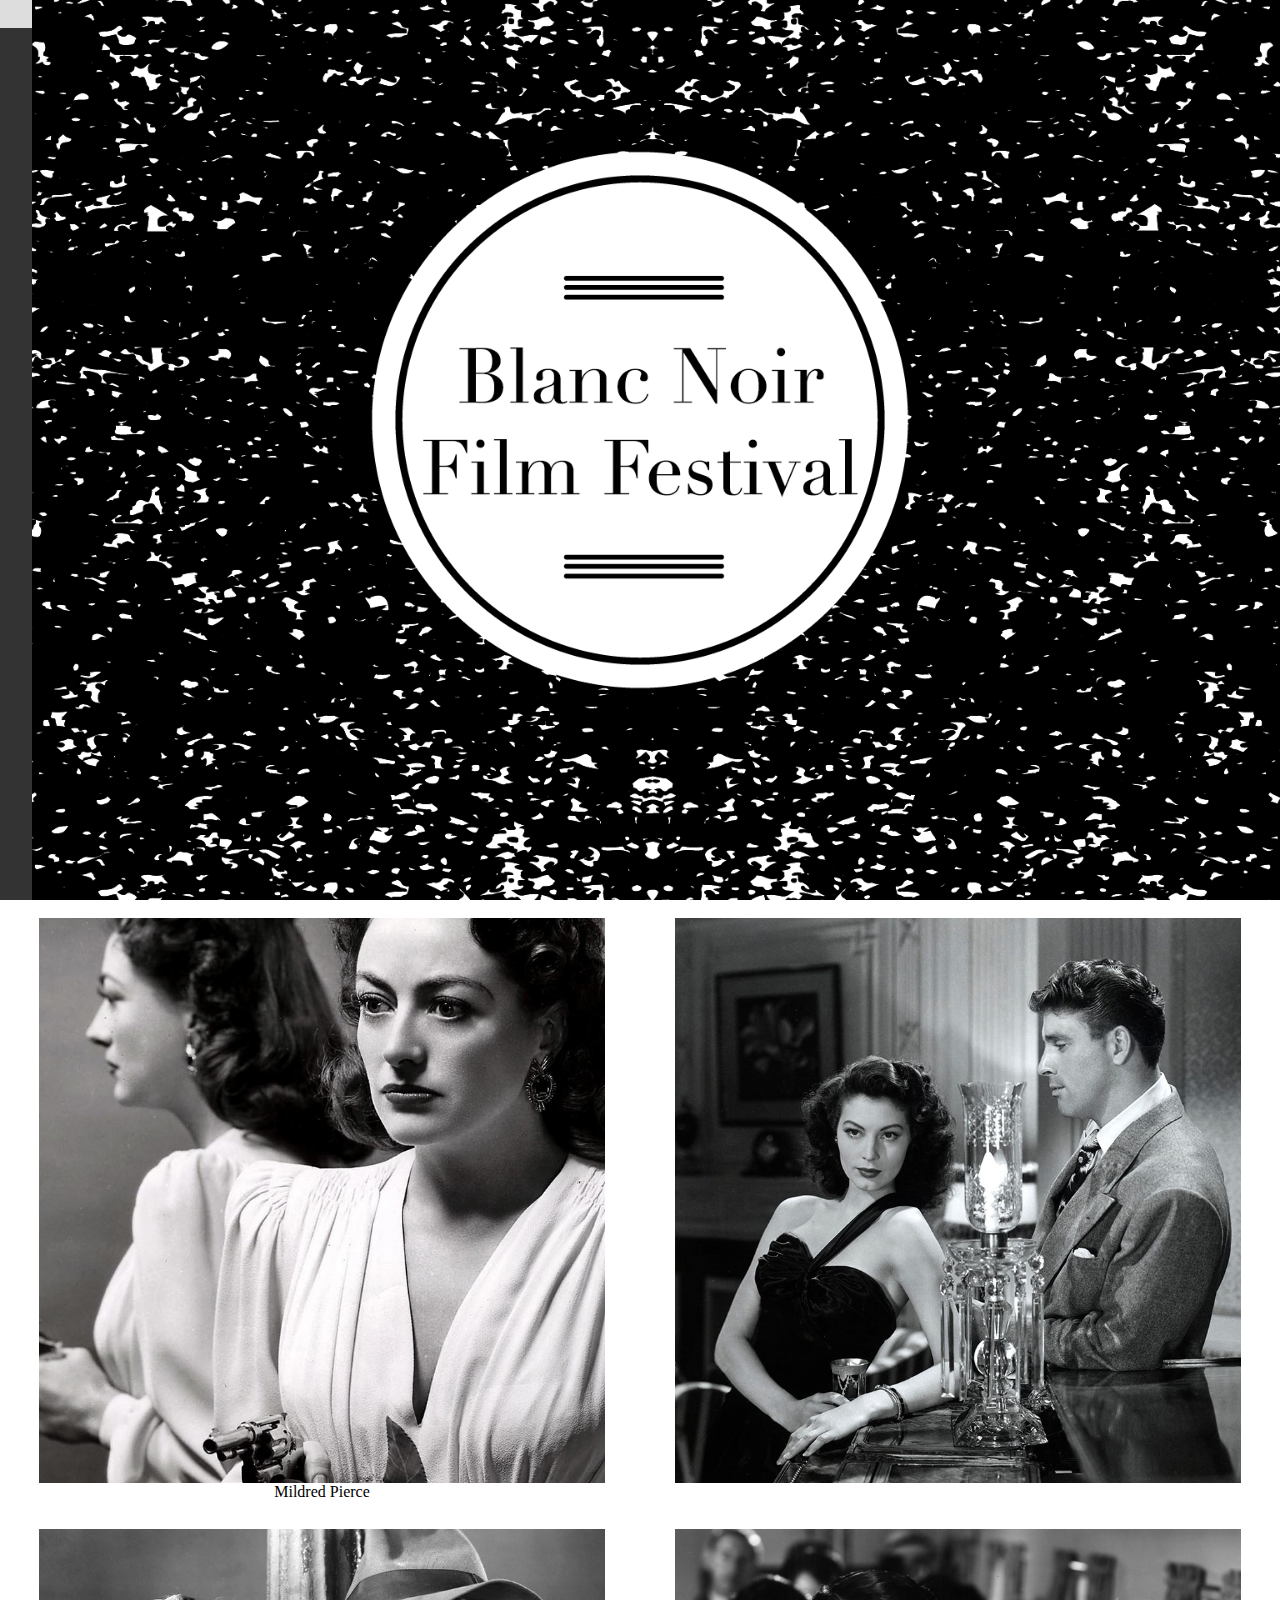
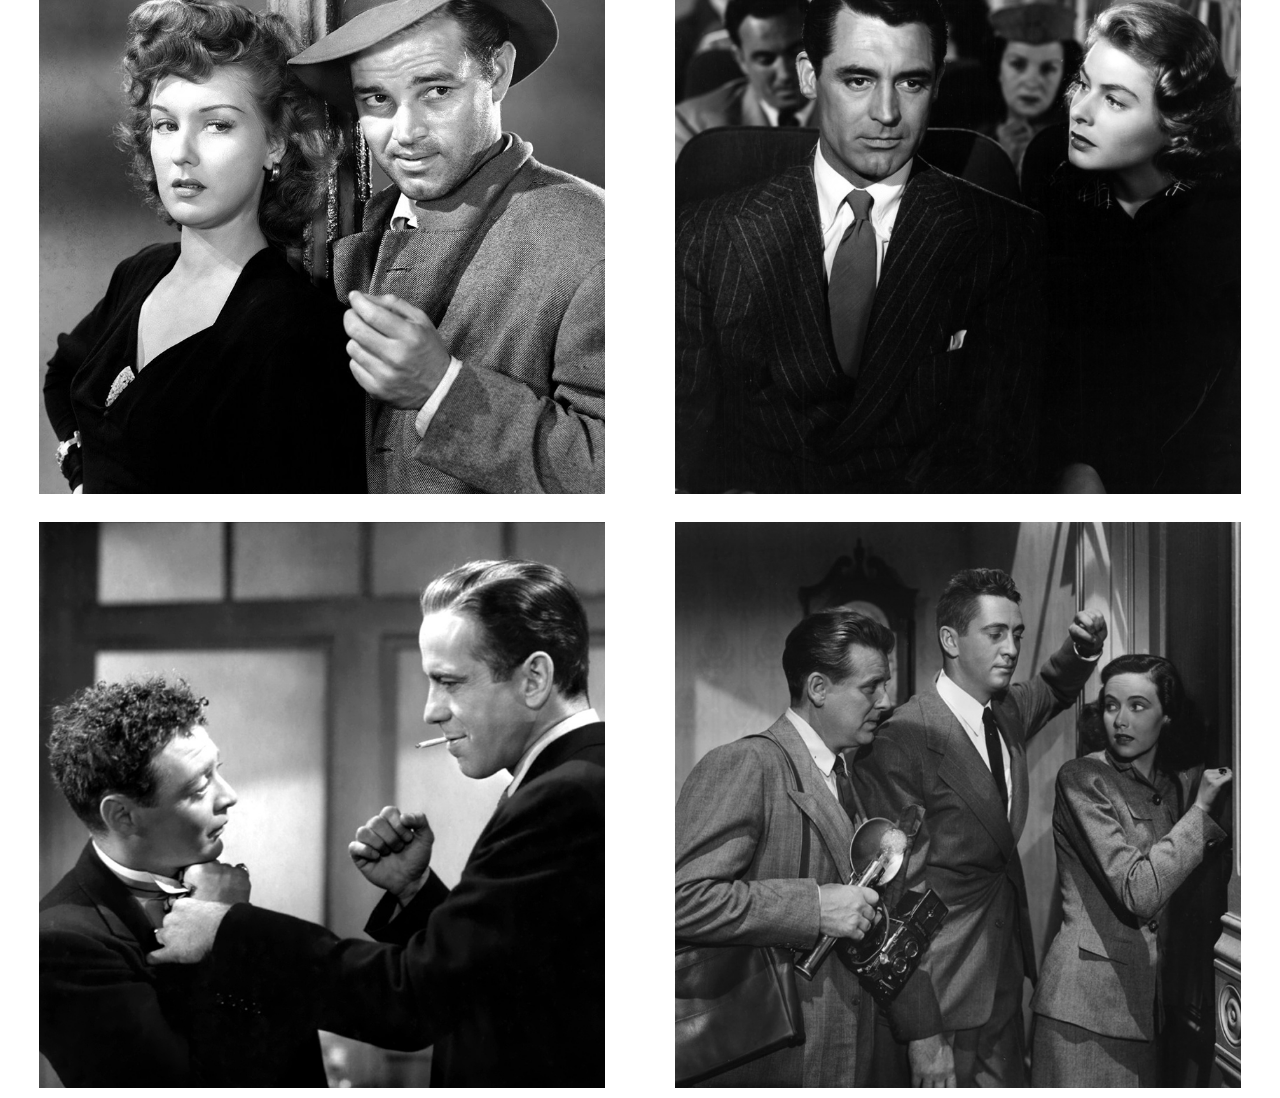
==== index.html @ a1f88198 "second commit" ====
<!DOCTYPE html>
<html lang="en">
<head>
    <meta charset="UTF-8">
    <meta name="viewport" content="width=device-width, initial-scale=1.0">
    <meta http-equiv="X-UA-Compatible" content="ie=edge">
    <title>Blanc Noir Film Festival</title>
    <link rel="stylesheet" href="style.css">
    <link rel="stylesheet" href="https://cdnjs.cloudflare.com/ajax/libs/font-awesome/4.7.0/css/font-awesome.min.css">
</head>
<body>
    <header class="hero">
            <a href="./index.html"></a>
            <!-- Hamburgemeny -->
            <div class="topnav">
                <a href="#home" class="active"></a>
            <!-- Undermeny -->
            <div id="myLinks">
                <a href="#program">Program</a>
                <a href="#contact">Kontakt</a>
            <!-- JS för att få fram undermenyn när användaren trycker på hamburgaren -->
            <a href="javascript:void(0);" class="icon" onclick="myFunction()">
                <i class="fa fa-bars"></i>
            </a>
            
    </header>

    <main>
        <div class="flex-container">

            <div class="fbox-movies">
                <a href="#">
                    <img src="./images/movies/mildred_small.jpg" alt="mildred">
                </a>
                <div class="movietext">Mildred Pierce</div>
            </div>

            <div class="fbox-movies">
                 <a href="#">
                    <img src="./images/movies/killers.jpg" alt="killers">
                </a>
            </div>

            <div class="fbox-movies">
                <a href="#">
                    <img src="./images/movies/detour_edited-1.jpg" alt="detour">
                </a>
            </div>

            <div class="fbox-movies">
                <a href="#">
                    <img src="./images/movies/notorious.jpg" alt="notorious">
                </a>    
            </div>

            <div class="fbox-movies">
                <a href="#">
                    <img src="./images/movies/maltese.jpg" alt="maltese">
                </a>    
            </div>
            
            <div class="fbox-movies">
                <a href="#">
                    <img src="./images/movies/shadow_doubt.jpg" alt="shadow of a doubt">
                </a>    
            </div>

        </div>
    </main>

<footer></footer>
<script>
    function myFunction() {
      var x = document.getElementById("myLinks");
      if (x.style.display === "block") {
        x.style.display = "none";
      } else {
        x.style.display = "block";
      }
    }
    </script>
</body>
</html>
---- style.css ----
*{
    box-sizing: border-box;
}

html, body{
    margin: 0;
    font-family: Didot,Didot LT STD,Hoefler Text,Garamond,Times New Roman,serif; 
}

.wrapper {
    display: grid;
    grid-gap: 20px;
    grid-template-areas: 
      "header"
      "main"
      "footer";
  }

.hero {
    display: flex;
    height: 100vh;
    background-image: url(./images/header_vp.png);
    background-position: center;
    background-size: cover;
    background-repeat: no-repeat;
    scroll-snap-type: y mandatory;
}
/* Kod för hamburgermeny */

.topnav {
    overflow: hidden;
    background-color: #333;
    position: relative;
}

.topnav > a > img{
    background-color: #ffffff;
}
/* Gömmer länkarna i hamburgaren */
.topnav #myLinks{
    display: none;
}

/* Stylar navigations-länkarna */
.topnav a {
    color: white;
    padding: 14px 16px;
    text-decoration: none;
    font-size: 17px;
    display: block;
}

.topnav a.icon{
    background-attachment: black;
    display: block;
    position: absolute;
    right: 0;
    top: 0;
}

.topnav a:hover{
    background-color: #ddd;
    color: black;
}

.active{
    background-color: grey;
    color: #ddd;
}

 #menu-icon{
    align-self: right;
 }

 main{
    grid-area: main;
 }

.flex-container{
    display: flex;
    flex-flow: row wrap;
    justify-content: space-around;
    padding: 0 4px;
    scroll-snap-type: y mandatory;
}

.fbox-movies{
    flex: 50%;
    width: 50%;
    padding: 10px 4px;
    text-align: center;
    scroll-snap-align: center;
}

.fbox-movies > a > img {
    margin-top: 8px;
    vertical-align: middle;
    max-width: 90%;
}

.fbox-movies > a > img:hover{
    transition: opacity .25s ease-in-out;
    -moz-transition: opacity .25s ease-in-out;
    -webkit-transition: opacity .25s ease-in-out;
    filter: sepia(0.6) opacity(0.6);
}

.fbox-contact-img{
    flex: 50%;
    width: 50%;
    padding: 15px 4px;
    text-align: center;
}

.fbox-contact{
    flex: 50%;
    width: 50%;
    padding: 15px 4px;
    text-align: left;
}

.fbox-movieinfo{
    flex: 50%;
    width: 50%;
    padding: 15px 4px;
    text-align: left;
}

.fbox-contact > h2{
    font-size: 50px;
    margin: 0;
}

.fbox-contact > form{
    font-size: 20px;
}

.plot{
    font-style: italic;
    font-size: 18px;
}

input[type=text] {
    height: 26px;
    border: 2px dotted black;
    border-radius: 4px;
  }

textarea{
    border: 2px dotted black;
    border-radius: 4px;
}

/* Styling för submit-knapp på contact-sidan */

button {
    overflow: visible;
    border: 0;
    padding: 0;
    margin: 1.8rem;
  }
  .btn.striped-shadow span {
    display: block;
    position: relative;
    z-index: 2;
    border: 5px solid;
  }

  .btn.striped-shadow.dark span {
    border-color: #393939;
    background: #ffffff;
    color: #393939;
  }
  
  .btn {
    font-family: Didot,Didot LT STD,Hoefler Text,Garamond,Times New Roman,serif;
    height: 80px;
    line-height: 65px;
    display: inline-block;
    letter-spacing: 1px;
    position: relative;
    font-size: 1.35rem;
    transition: opacity .3s, z-index .3s step-end, -webkit-transform .3s;
    transition: opacity .3s, z-index .3s step-end, transform .3s;
    transition: opacity .3s,
      z-index .3s step-end,
      transform .3s,
      -webkit-transform .3s;
    z-index: 1;
    background-color: transparent;
    cursor: pointer;
  }
  
  .btn {
    width: 155px;
    height: 48px;
    line-height: 38px;
  }

  button.btn.striped-shadow.dark:after, button.btn.striped-shadow.dark:before {
    background-image: linear-gradient(
      135deg,
      transparent 0,
      transparent 5px,
      #393939 5px,
      #393939 10px,
      transparent 10px
    );
  }
  
  button.btn.striped-shadow:hover:before {
    max-height: calc(100% - 10px);
  }
  
  button.btn.striped-shadow:after {
    width: calc(100% - 4px);
    height: 8px;
    left: -10px;
    bottom: -9px;
    background-size: 15px 8px;
    background-repeat: repeat-x;
  }
  button.btn.striped-shadow:after, button.btn.striped-shadow:before {
    content: '';
    display: block;
    position: absolute;
    z-index: 1;
    transition: max-height .3s, width .3s, -webkit-transform .3s;
    transition: transform .3s, max-height .3s, width .3s;
    transition: transform .3s, max-height .3s, width .3s, -webkit-transform .3s;
  }
  
  .btn.striped-shadow:hover {
    -webkit-transform: translate(-12px, 12px);
    -ms-transform: translate(-12px, 12px);
    transform: translate(-12px, 12px);
    z-index: 3;
  }
  
  button.btn.striped-shadow:hover:after, button.btn.striped-shadow:hover:before {
    -webkit-transform: translate(12px, -12px);
    -ms-transform: translate(12px, -12px);
    transform: translate(12px, -12px);
  }
  button.btn.striped-shadow:before {
    width: 8px;
    max-height: calc(100% - 5px);
    height: 100%;
    left: -12px;
    bottom: -5px;
    background-size: 8px 15px;
    background-repeat: repeat-y;
    background-position: 0 100%;
  }

footer{
    grid-area: footer;
}

@media (max-width: 1130px){
.fbox-movieinfo{
    flex: 100%;
    width: 100vw;
    text-align: center;
}

.fbox-movieinfo > iframe{
    width: 80vw;
}
}

/* Tablet */
@media (max-width: 768px){
    .fbox-movies > a > img {
        max-width: 350px;
     } 
}
/* Smart phone */
@media (max-width: 700px){
    .flex-container{
        flex-flow: column wrap;
        justify-content: center;
    }
    .fbox-movies{
        flex: 100%;
    }
}
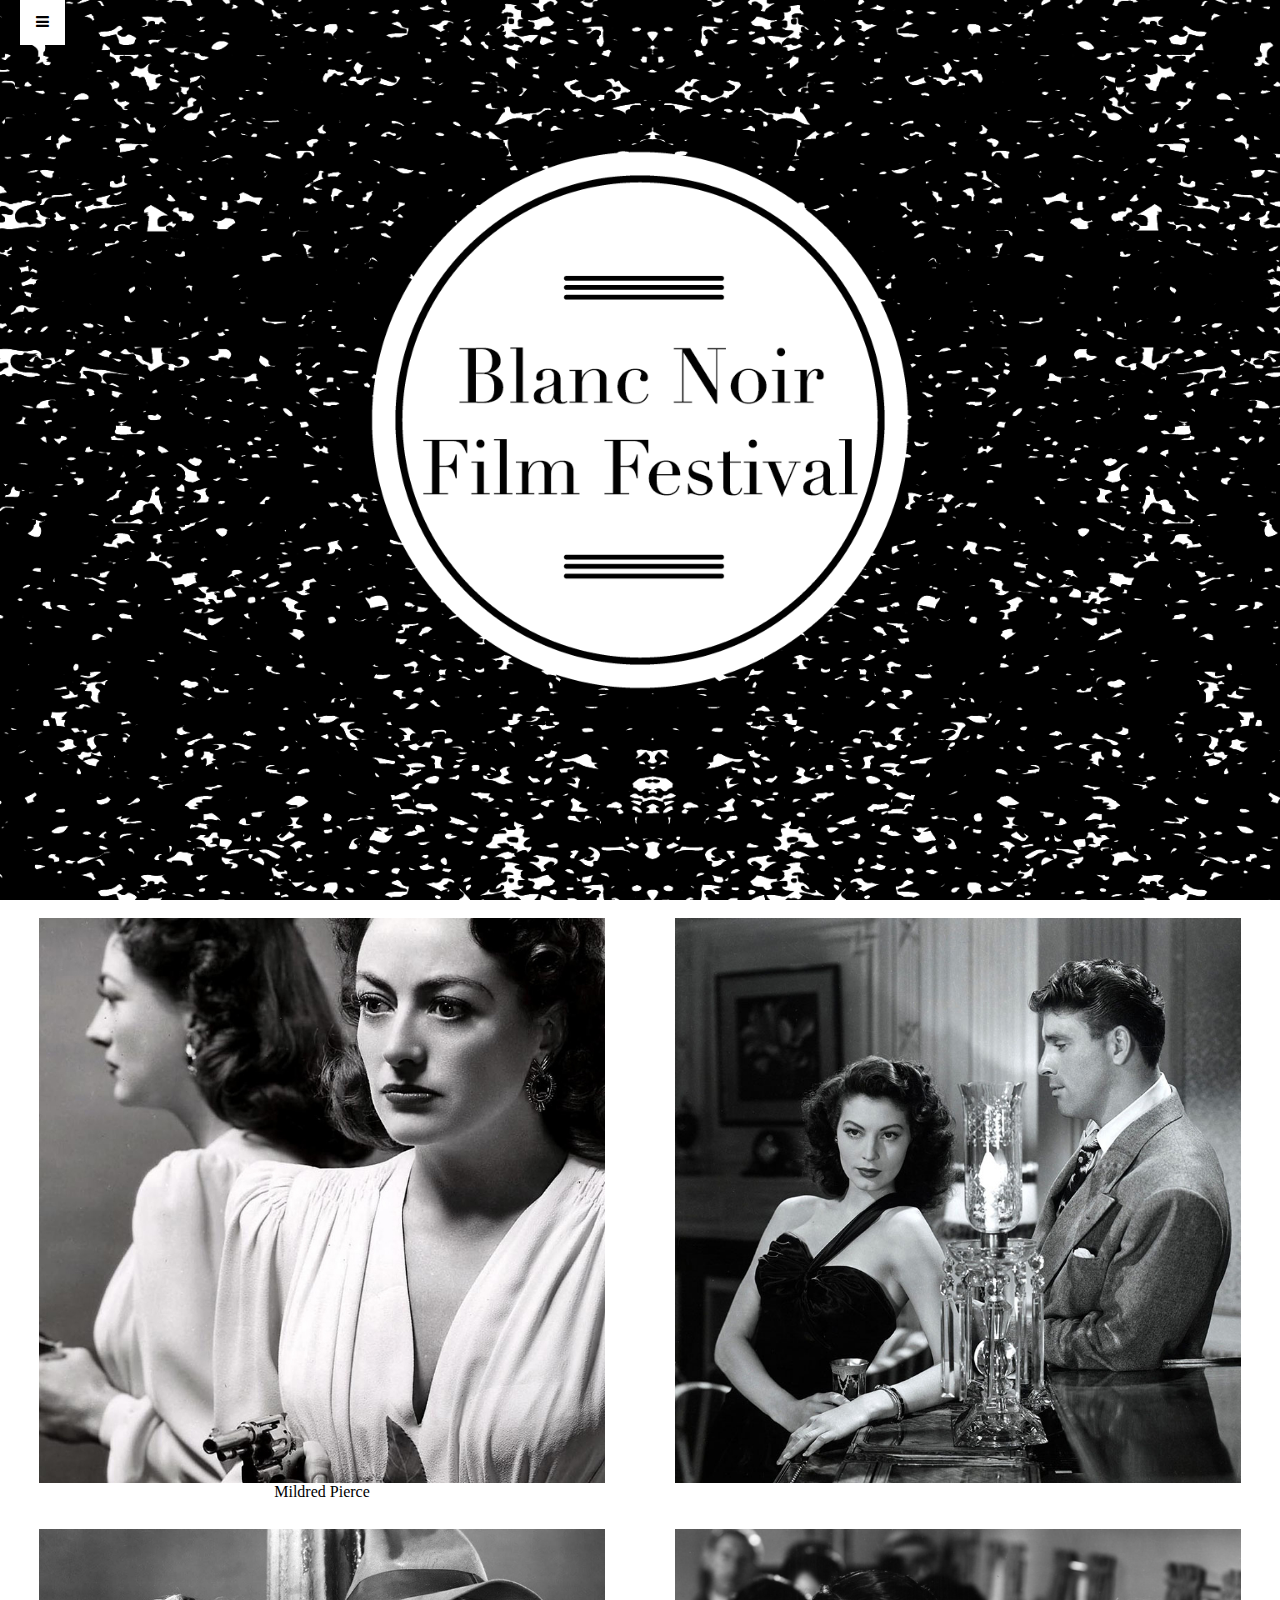
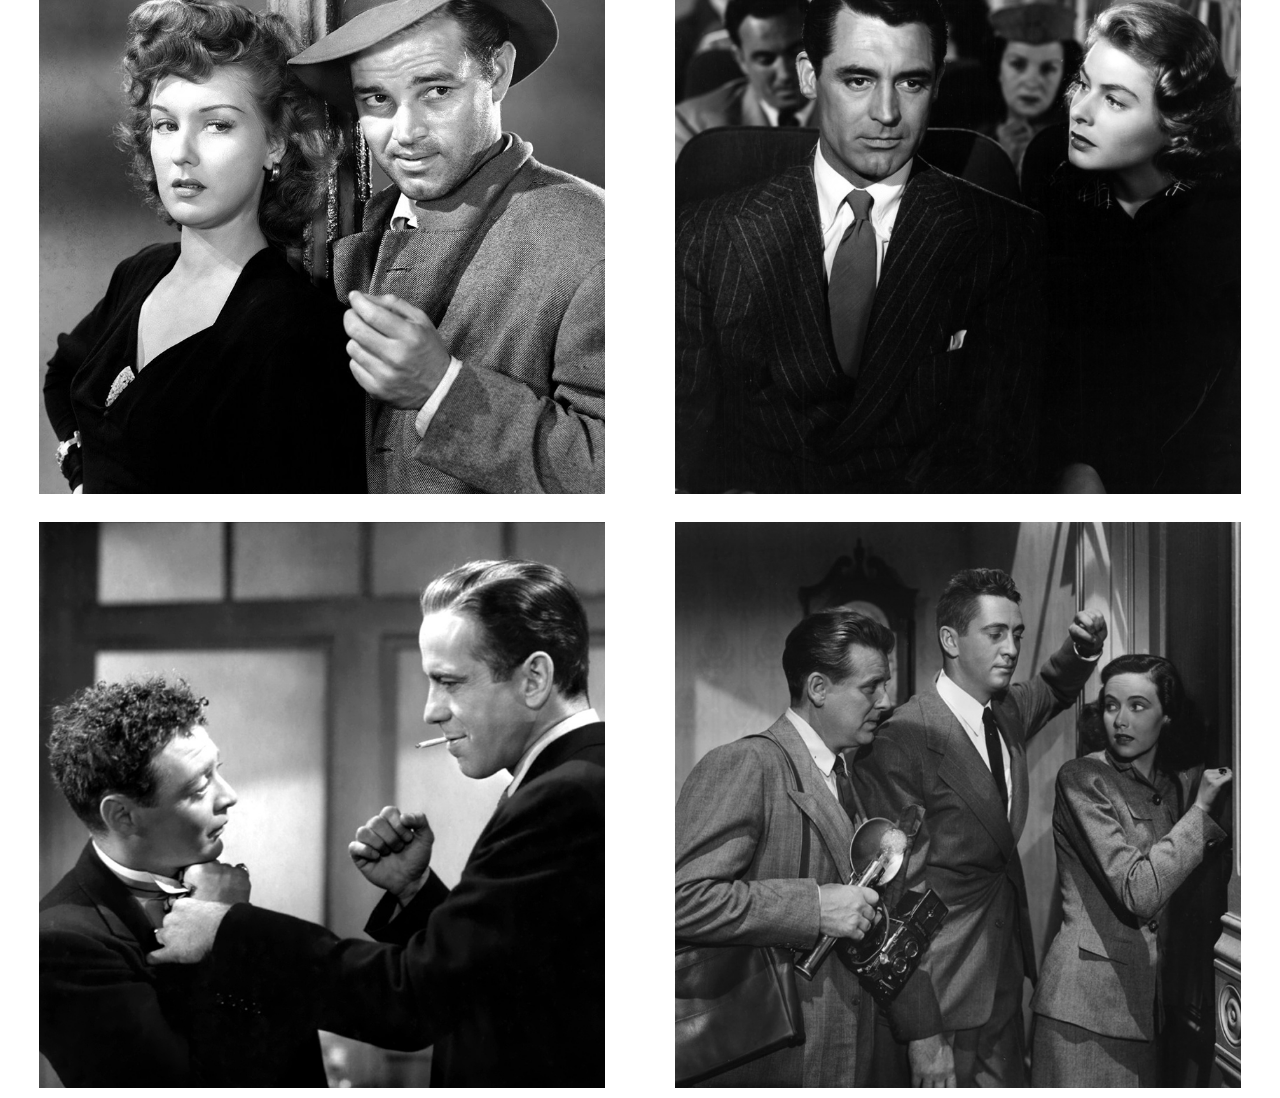
==== commit bf34e444: "Korrigerat hamburgermeny" ====
--- a/index.html
+++ b/index.html
@@ -11,17 +11,22 @@
 <body>
     <header class="hero">
             <a href="./index.html"></a>
+            <div class="container">
             <!-- Hamburgemeny -->
             <div class="topnav">
-                <a href="#home" class="active"></a>
-            <!-- Undermeny -->
-            <div id="myLinks">
-                <a href="#program">Program</a>
-                <a href="#contact">Kontakt</a>
+                
+                <!-- Navigation links (hidden by default) -->
+                <div id="myLinks">
+                    <!-- Undermeny -->
+                    <a href="./index.html">Hem</a>
+                    <a href="./program.html">Program</a>
+                    <a href="./contact.html">Kontakt</a>
+                </div>
             <!-- JS för att få fram undermenyn när användaren trycker på hamburgaren -->
             <a href="javascript:void(0);" class="icon" onclick="myFunction()">
                 <i class="fa fa-bars"></i>
             </a>
+        </div>
             
     </header>
 
--- a/style.css
+++ b/style.css
@@ -16,6 +16,7 @@
       "footer";
   }
 
+/* Header-bild */
 .hero {
     display: flex;
     height: 100vh;
@@ -23,38 +24,44 @@
     background-position: center;
     background-size: cover;
     background-repeat: no-repeat;
+    position: relative;
     scroll-snap-type: y mandatory;
 }
+
+.container{
+    position: absolute;
+    margin: 20px;
+    width: auto;
+}
+
 /* Kod för hamburgermeny */
-
 .topnav {
     overflow: hidden;
-    background-color: #333;
-    position: relative;
-}
-
-.topnav > a > img{
-    background-color: #ffffff;
-}
+    background-color: black;
+    position: relative;
+}
+
 /* Gömmer länkarna i hamburgaren */
 .topnav #myLinks{
     display: none;
+    margin: 29px 0 0 0;
+    
 }
 
 /* Stylar navigations-länkarna */
 .topnav a {
-    color: white;
+    color: black;
+    background-color: white;
     padding: 14px 16px;
     text-decoration: none;
-    font-size: 17px;
+    font-size: 15px;
     display: block;
 }
 
 .topnav a.icon{
-    background-attachment: black;
-    display: block;
-    position: absolute;
-    right: 0;
+    background-attachment: white;
+    display: block;
+    position: fixed;
     top: 0;
 }
 
@@ -64,14 +71,15 @@
 }
 
 .active{
-    background-color: grey;
-    color: #ddd;
+    background-color: white;
+    color: black;
 }
 
  #menu-icon{
     align-self: right;
  }
 
+ /* Grundstruktur för main-segment */
  main{
     grid-area: main;
  }
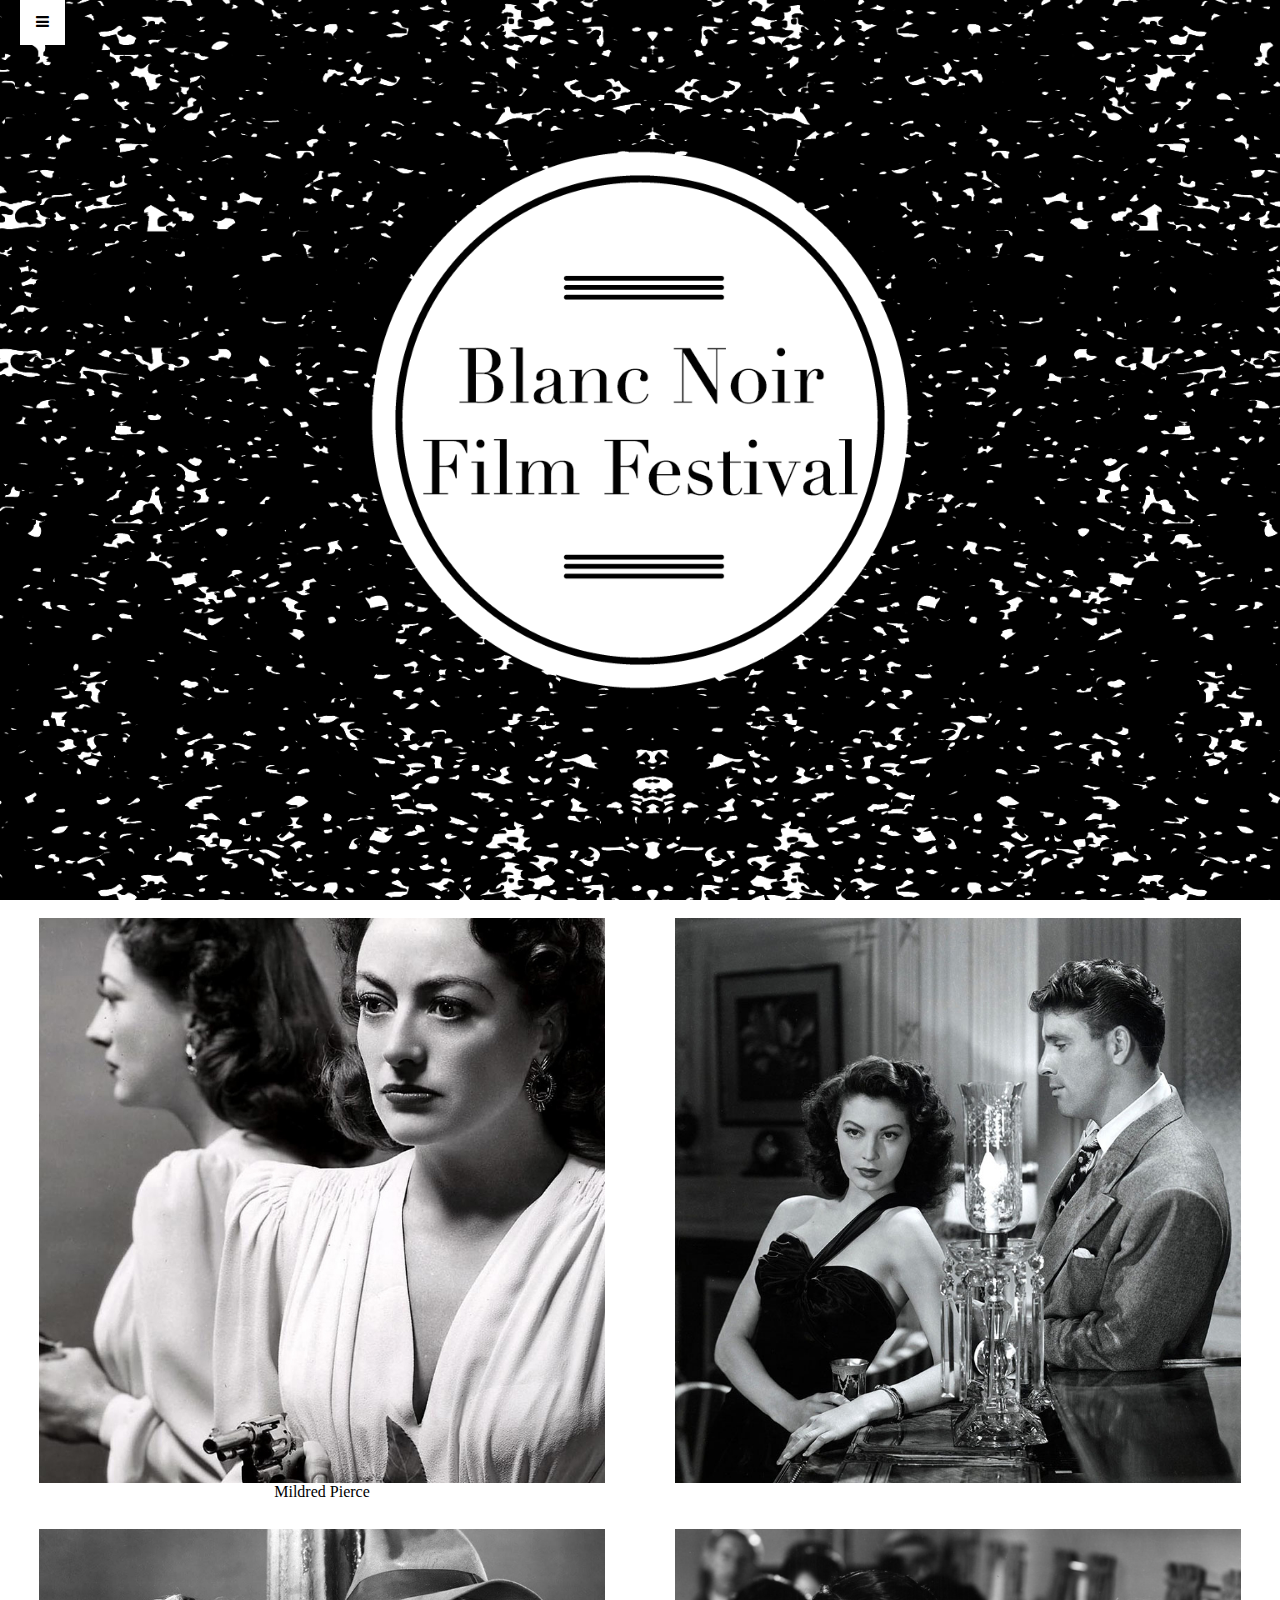
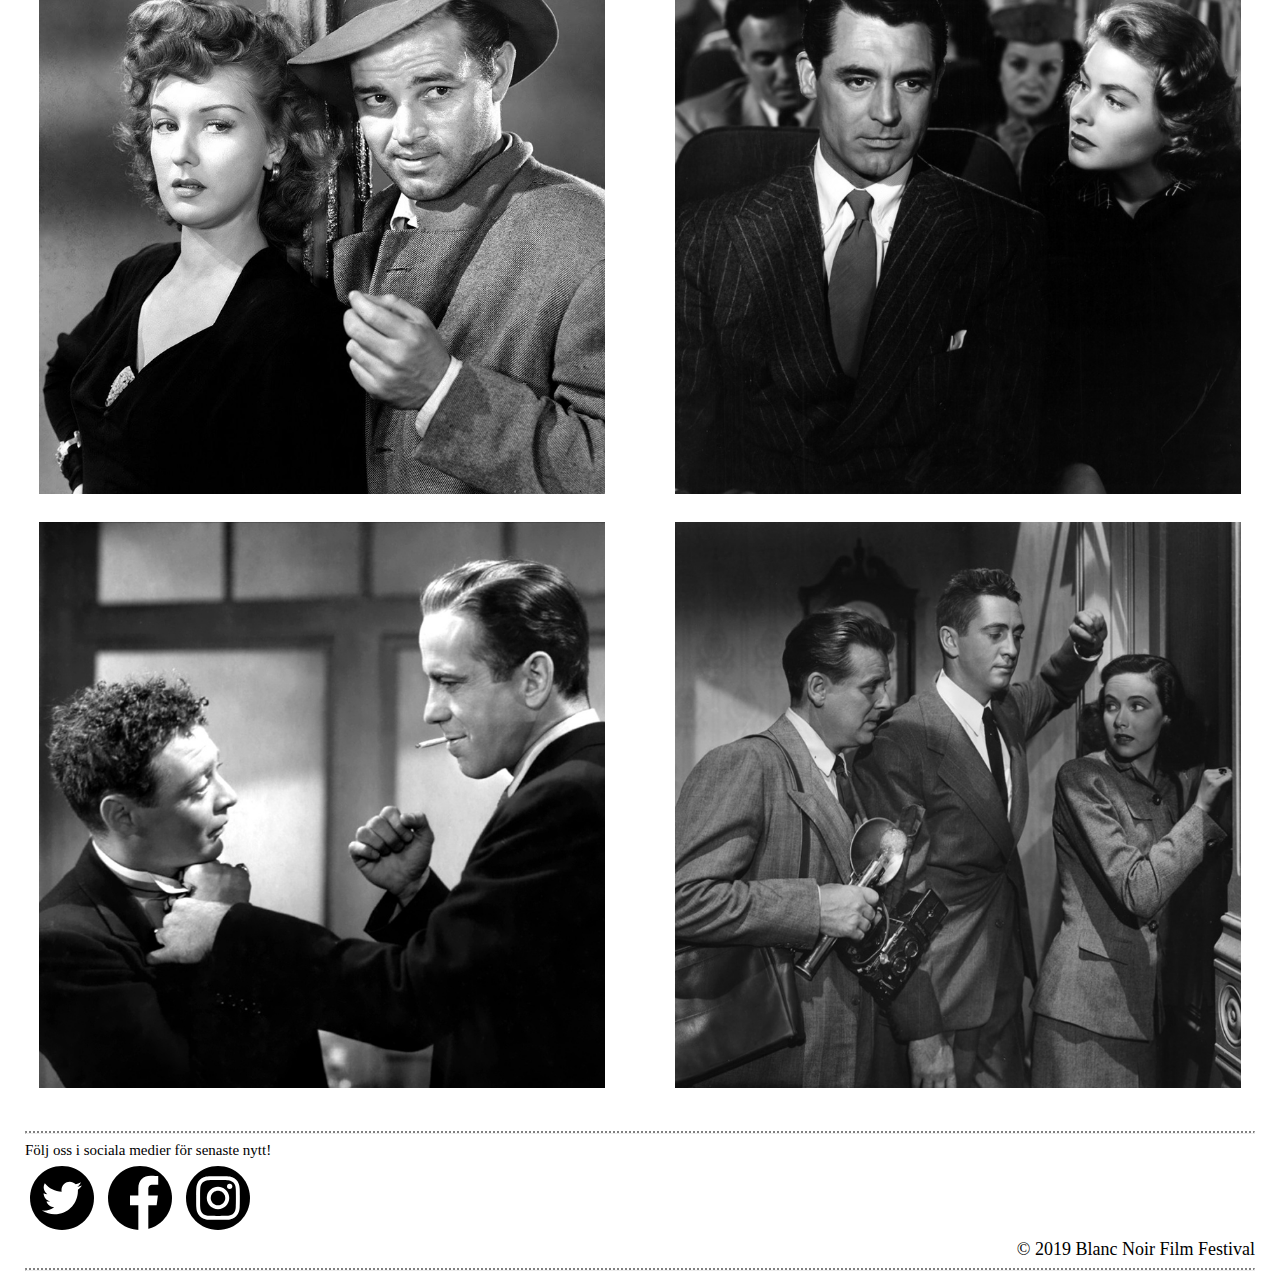
==== commit f481711c: "Styleat footer" ====
--- a/index.html
+++ b/index.html
@@ -21,6 +21,10 @@
                     <a href="./index.html">Hem</a>
                     <a href="./program.html">Program</a>
                     <a href="./contact.html">Kontakt</a>
+                    <div>Filmer
+                        <a href="./mildred">Mildred Pierce</a>
+                        <a href="./falcon">Falcon</a>
+                    </div>
                 </div>
             <!-- JS för att få fram undermenyn när användaren trycker på hamburgaren -->
             <a href="javascript:void(0);" class="icon" onclick="myFunction()">
@@ -73,7 +77,15 @@
         </div>
     </main>
 
-<footer></footer>
+<footer>
+    <hr>
+    <p id="hola">Följ oss i sociala medier för senaste nytt!</p>
+    <a href="http://www.twitter.com"><img src="./images/twitter.svg" alt="twitter"></a>
+    <a href="http://www.facebook.com"><img src="./images/facebook.svg" alt="facebook"></a>
+    <a href="http://www.instagram.com"><img src="./images/instagram.svg" alt="instagram"></a>
+    <p>&copy; 2019 Blanc Noir Film Festival</p>
+    <hr>
+</footer>
 <script>
     function myFunction() {
       var x = document.getElementById("myLinks");
--- a/style.css
+++ b/style.css
@@ -261,10 +261,36 @@
     background-position: 0 100%;
   }
 
+/* Footer */
 footer{
     grid-area: footer;
-}
-
+    padding: 25px 25px 5px;
+}
+
+footer > hr{
+    border-top: 2px dotted grey;
+}
+/* Styling footert-text */
+footer > p{
+    text-align: end;
+    margin: 0;
+    font-size: 2vh;
+}
+
+footer > p#hola{
+    text-align: start;
+    padding: 0px 0px 2px;
+    font-size: 15px;
+}
+
+/* Styling soc. medier-knappar */
+footer > a > img{
+    width: 5vw;
+    height: auto;
+    margin: 5px;
+}
+
+/* Regel för att få filminfon att lägga sig under trailern vid mindre skärm */
 @media (max-width: 1130px){
 .fbox-movieinfo{
     flex: 100%;
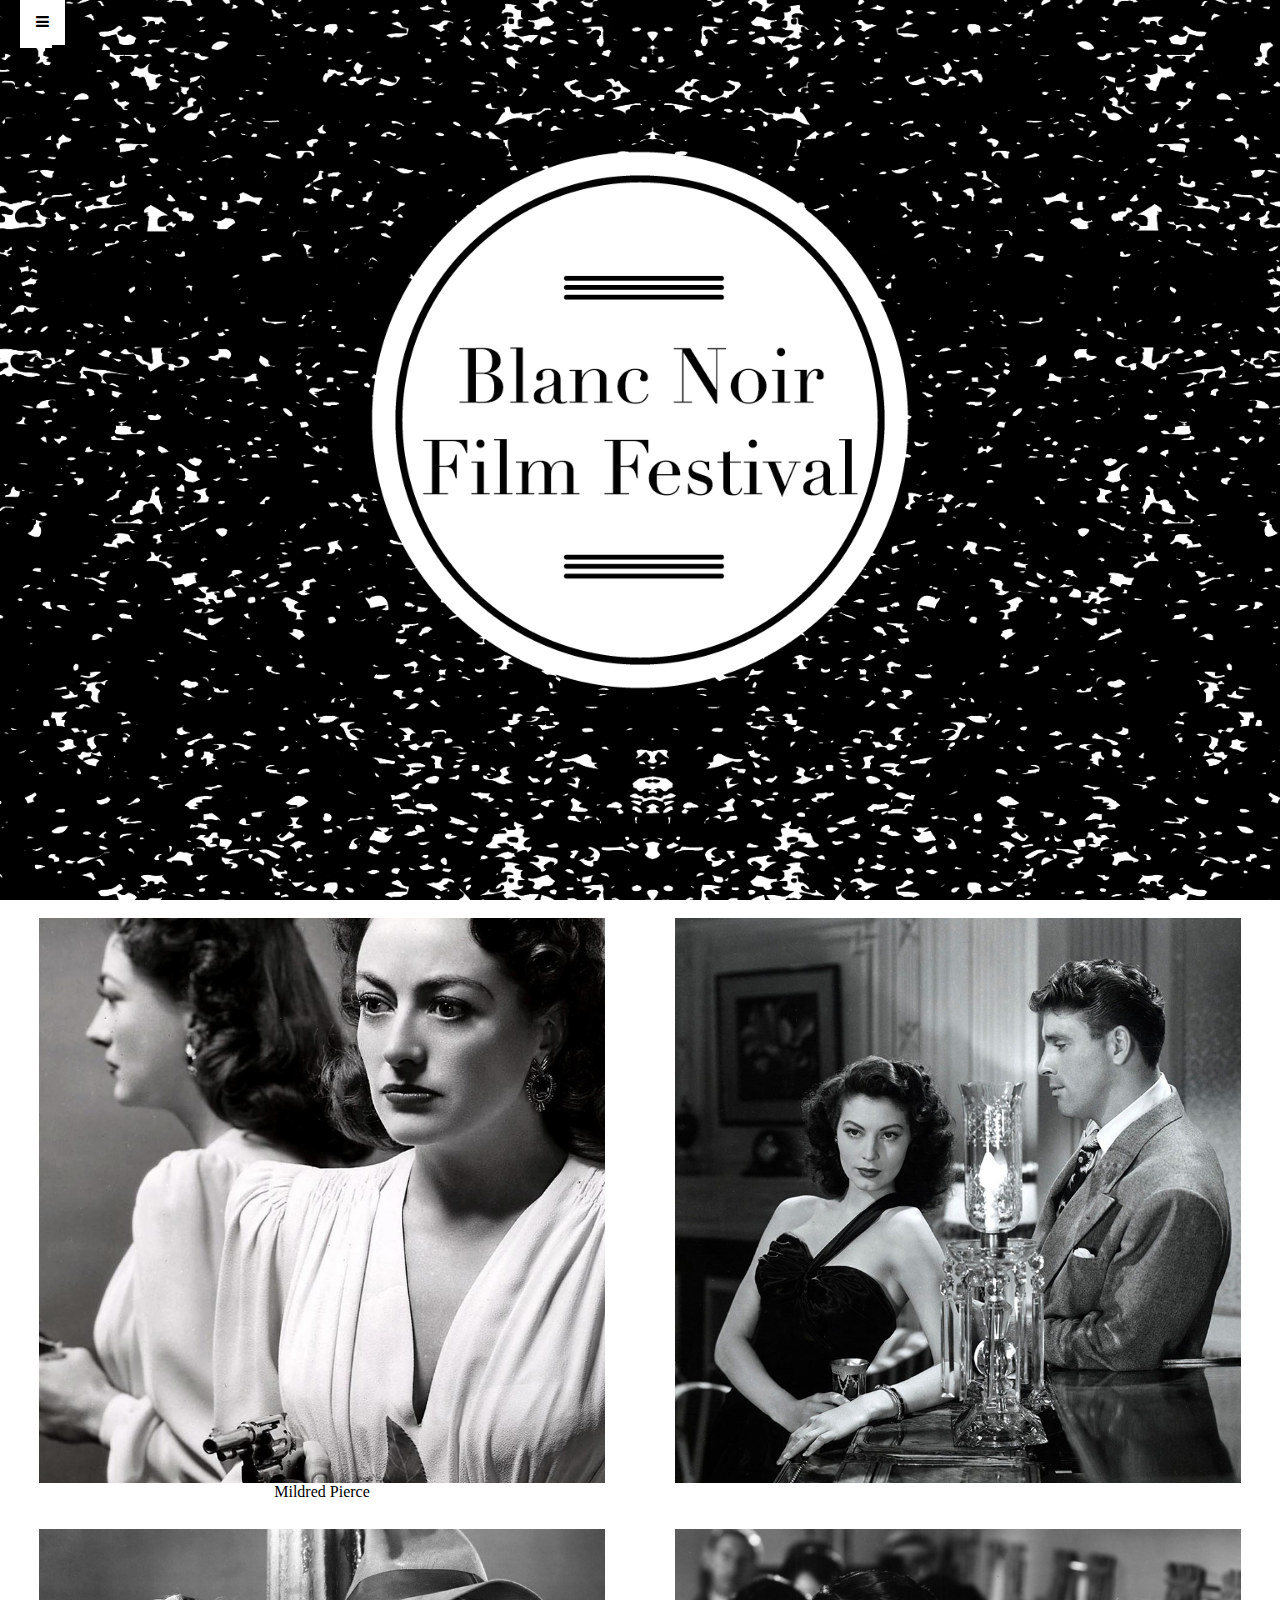
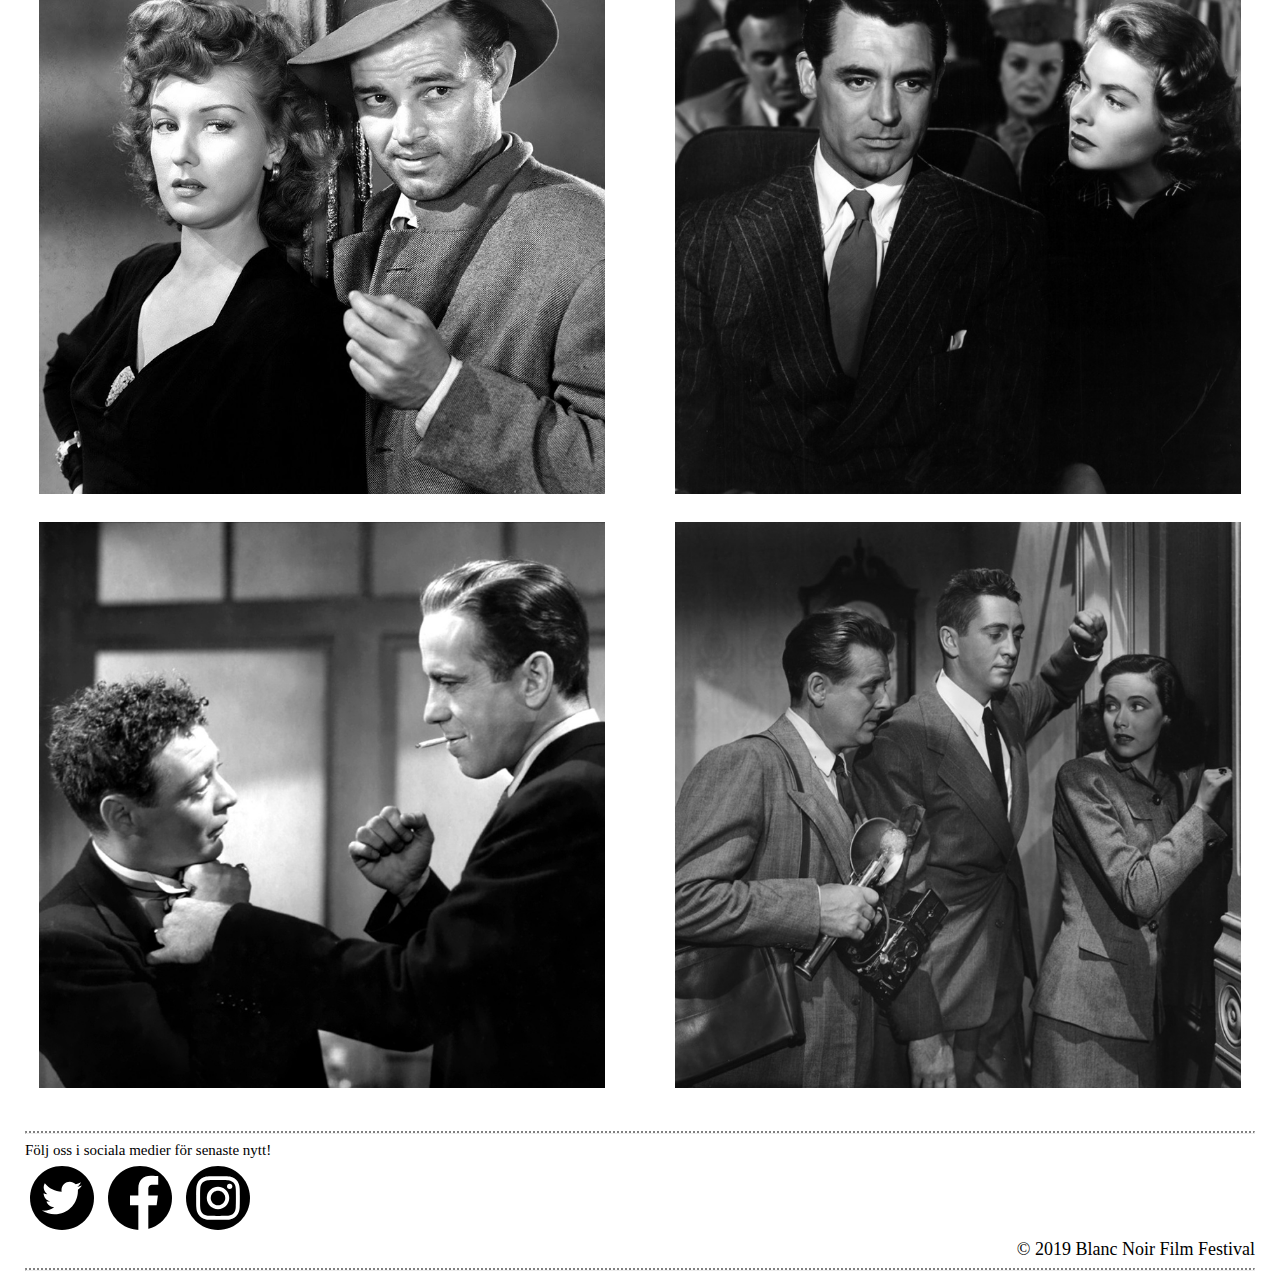
==== commit e5b03c3b: "Lagt in footer på alla sidor" ====
--- a/index.html
+++ b/index.html
@@ -10,7 +10,7 @@
 </head>
 <body>
     <header class="hero">
-            <a href="./index.html"></a>
+            <a href="./index.html">
             <div class="container">
             <!-- Hamburgemeny -->
             <div class="topnav">
@@ -22,7 +22,7 @@
                     <a href="./program.html">Program</a>
                     <a href="./contact.html">Kontakt</a>
                     <div>Filmer
-                        <a href="./mildred">Mildred Pierce</a>
+                        <a href="./mildred.html">Mildred Pierce</a>
                         <a href="./falcon">Falcon</a>
                     </div>
                 </div>
@@ -31,7 +31,7 @@
                 <i class="fa fa-bars"></i>
             </a>
         </div>
-            
+        </a>
     </header>
 
     <main>
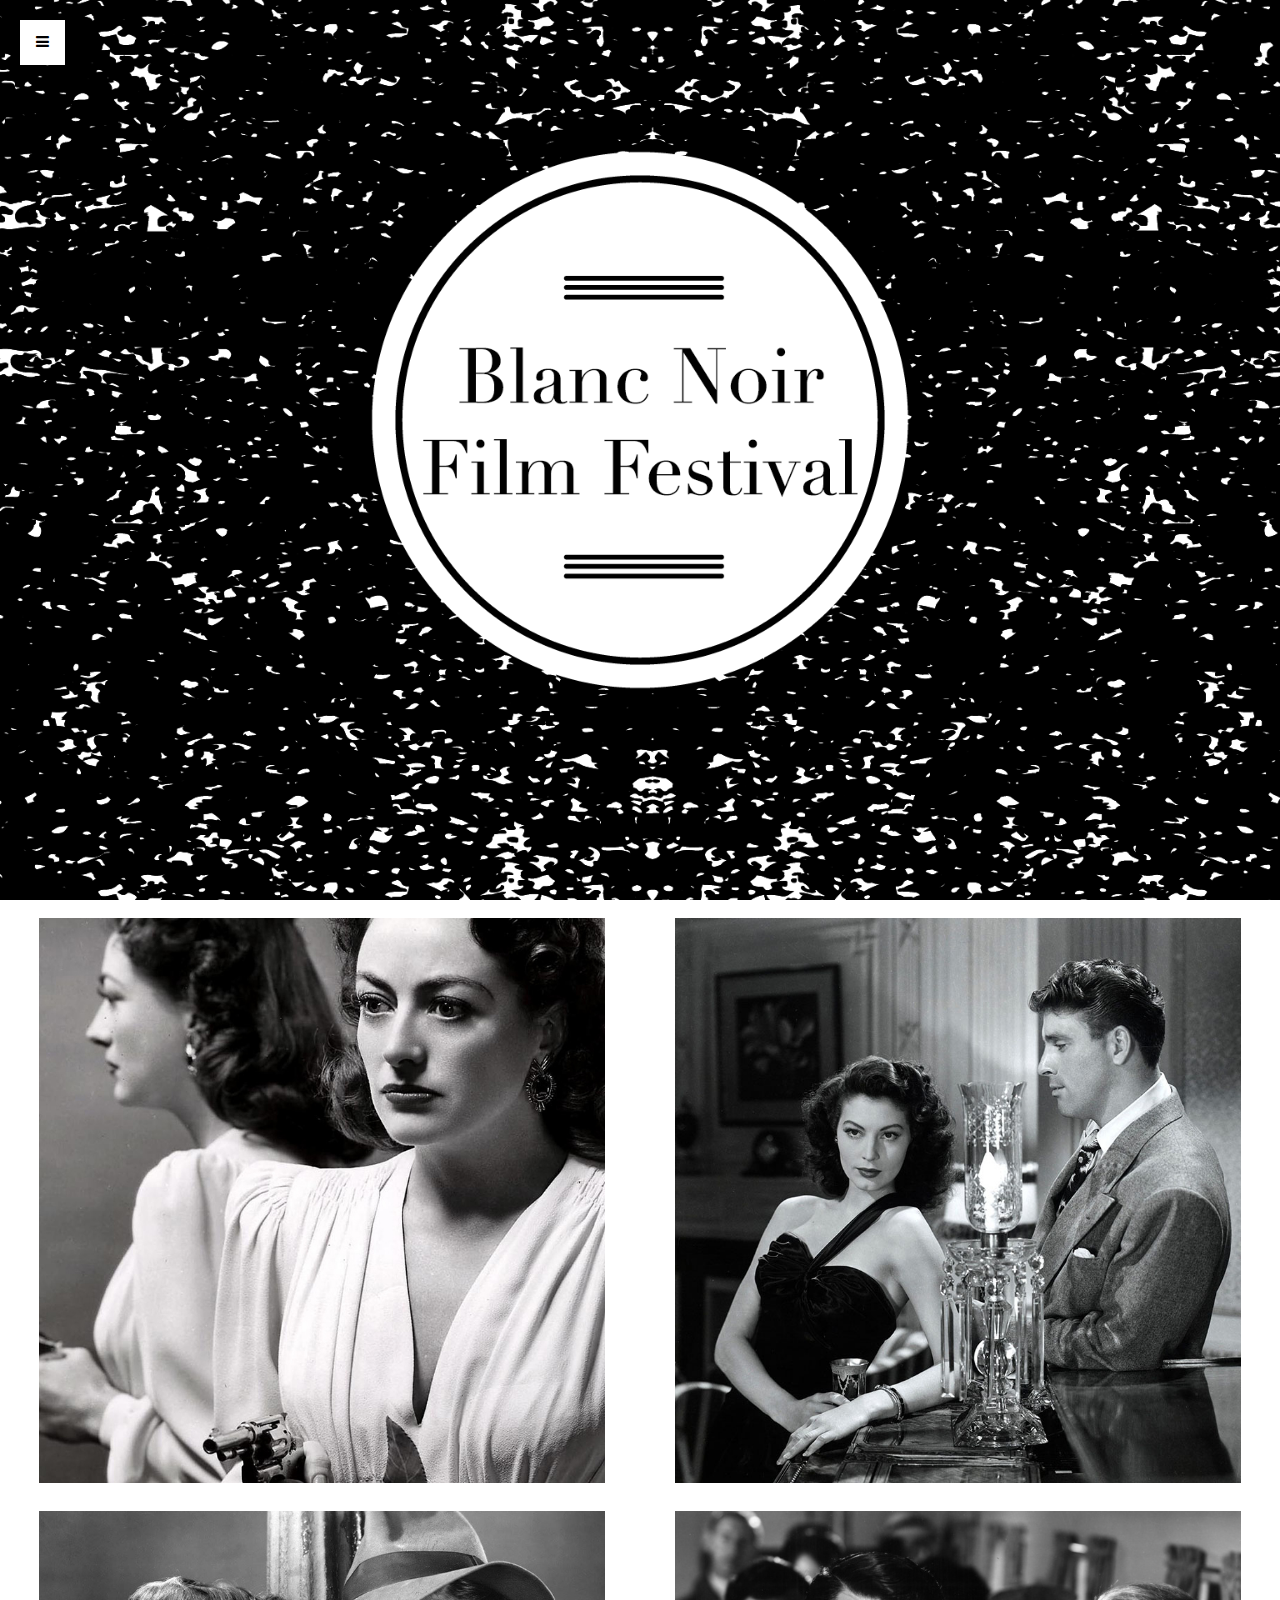
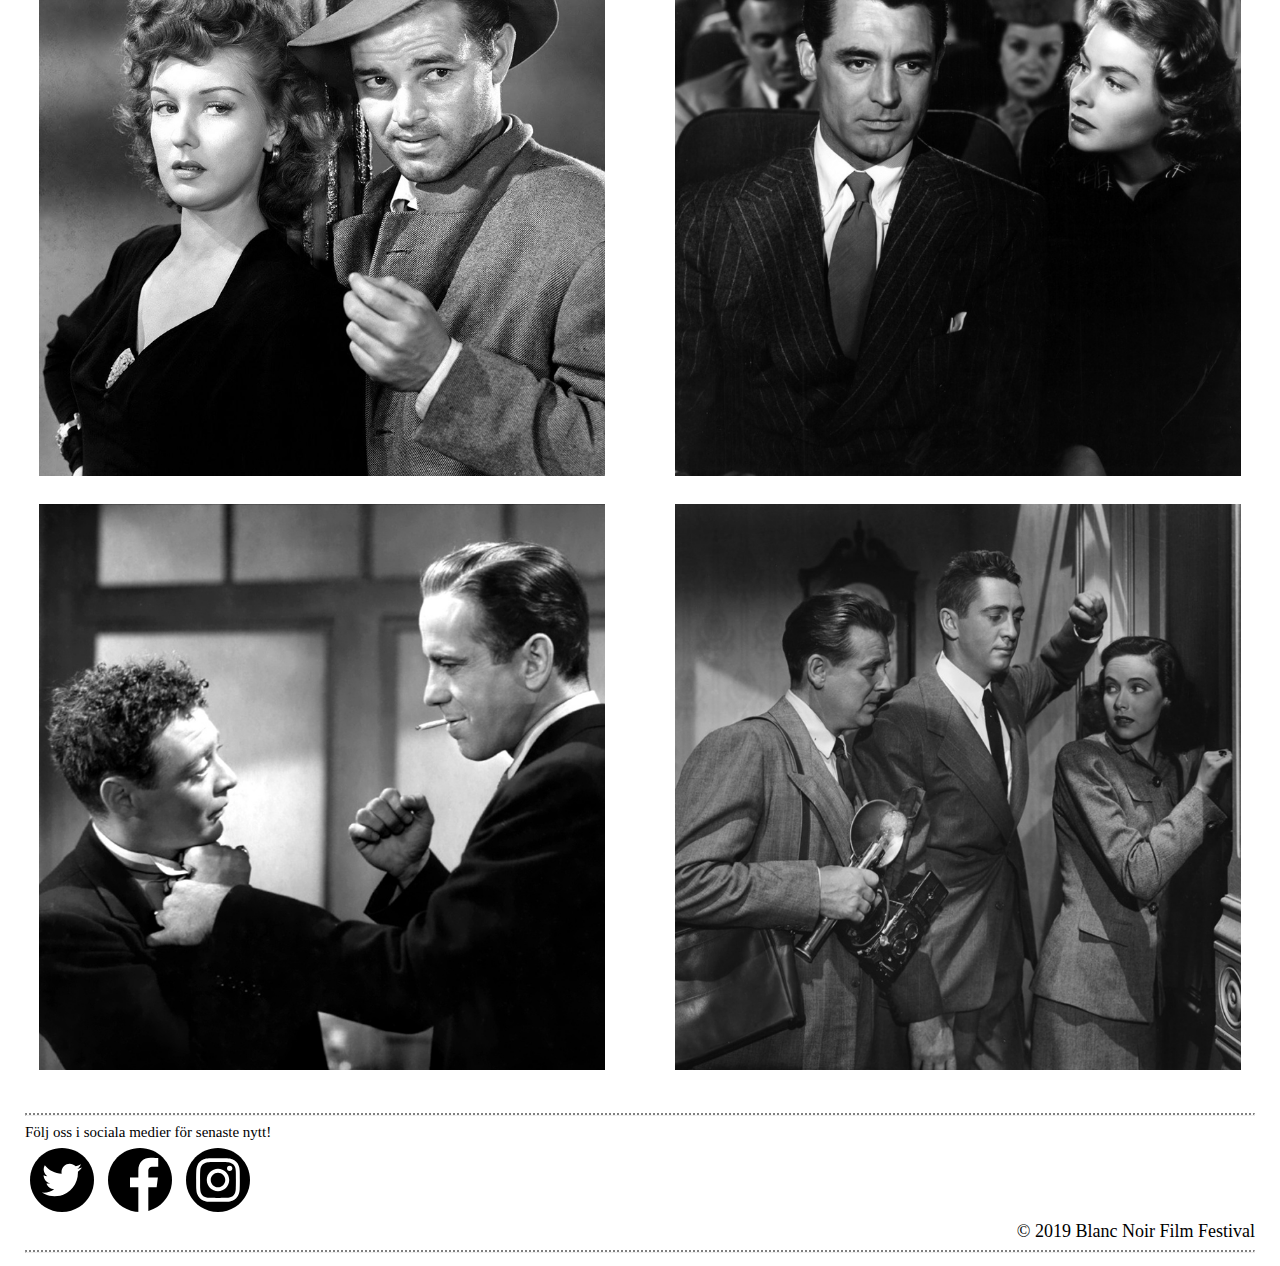
==== commit eb12a9e7: "Fixat text vid hover på startsida och navbar" ====
--- a/index.html
+++ b/index.html
@@ -38,39 +38,45 @@
         <div class="flex-container">
 
             <div class="fbox-movies">
-                <a href="#">
+                <a href="./mildred.html">
                     <img src="./images/movies/mildred_small.jpg" alt="mildred">
+                    <span class="movietext">Mildred Pierce</span>
                 </a>
-                <div class="movietext">Mildred Pierce</div>
+                
             </div>
 
             <div class="fbox-movies">
-                 <a href="#">
+                 <a href="./killers.html">
                     <img src="./images/movies/killers.jpg" alt="killers">
+                    <span class="movietext">The Killers</span>
                 </a>
             </div>
 
             <div class="fbox-movies">
-                <a href="#">
+                <a href="./detour.html">
                     <img src="./images/movies/detour_edited-1.jpg" alt="detour">
+                    <span class="movietext">Detour</span>
                 </a>
             </div>
 
             <div class="fbox-movies">
-                <a href="#">
+                <a href="./notorious.html">
                     <img src="./images/movies/notorious.jpg" alt="notorious">
+                    <span class="movietext">Notorious</span>
                 </a>    
             </div>
 
             <div class="fbox-movies">
-                <a href="#">
+                <a href="./maltese_falcon.html">
                     <img src="./images/movies/maltese.jpg" alt="maltese">
-                </a>    
+                    <span class="movietext">The Maltese Falcon</span> 
+                </a>   
             </div>
             
             <div class="fbox-movies">
-                <a href="#">
+                <a href="./shadow_of_a_doubt.html">
                     <img src="./images/movies/shadow_doubt.jpg" alt="shadow of a doubt">
+                    <span class="movietext">Shadow of a Doubt</span>
                 </a>    
             </div>
 
--- a/style.css
+++ b/style.css
@@ -36,9 +36,8 @@
 
 /* Kod för hamburgermeny */
 .topnav {
-    overflow: hidden;
     background-color: black;
-    position: relative;
+    position: absolute;
 }
 
 /* Gömmer länkarna i hamburgaren */
@@ -61,7 +60,7 @@
 .topnav a.icon{
     background-attachment: white;
     display: block;
-    position: fixed;
+    position: absolute;
     top: 0;
 }
 
@@ -85,6 +84,7 @@
  }
 
 .flex-container{
+    position: relative;
     display: flex;
     flex-flow: row wrap;
     justify-content: space-around;
@@ -92,18 +92,71 @@
     scroll-snap-type: y mandatory;
 }
 
+/* Styling för Program-sida */
+.fbox-program{
+    flex: 30vw;
+    width: 30vw;
+    padding: 10px 4px 0px 25px;
+    text-align: start;
+}
+
+.fbox-program > h2{
+    font-size: 30px;
+}
+
+.fbox-program > span{
+    font-size: 25px;
+}
+
+.fbox-program > a{
+    text-decoration: none;
+    color: black;
+    font-size: 25px;
+}
+
+.fbox-program > a:hover{
+    color: #704214;
+}
+
+.vertical-line-1{
+    border-right: 4px dotted black;
+    height: 163px;
+    position: absolute;
+    left: 30%;
+    top: 26px;
+}
+
+.vertical-line-2{
+    border-right: 4px dotted black;
+    height: 163px;
+    position: absolute;
+    right: 34%;
+    top: 26px;
+}
+
+/* Styling för startsida */
+
 .fbox-movies{
     flex: 50%;
     width: 50%;
     padding: 10px 4px;
     text-align: center;
-    scroll-snap-align: center;
+    position: relative
 }
 
 .fbox-movies > a > img {
     margin-top: 8px;
     vertical-align: middle;
     max-width: 90%;
+}
+
+.movietext{
+    display: none;
+    position: absolute;
+    top: 50%;
+    left: 29%;
+    font-size: 4.5vw;
+    color: rgb(37, 37, 36);
 }
 
 .fbox-movies > a > img:hover{
@@ -113,6 +166,13 @@
     filter: sepia(0.6) opacity(0.6);
 }
 
+.fbox-movies > a:hover .movietext{
+    display: flex;
+}
+
+
+
+/* Styling för kontakt-sidan */
 .fbox-contact-img{
     flex: 50%;
     width: 50%;
@@ -127,20 +187,21 @@
     text-align: left;
 }
 
+.fbox-contact > h2{
+    font-size: 50px;
+    margin: 0;
+}
+
+.fbox-contact > form{
+    font-size: 20px;
+}
+/* Styling för film-sidorna */
+
 .fbox-movieinfo{
     flex: 50%;
     width: 50%;
     padding: 15px 4px;
     text-align: left;
-}
-
-.fbox-contact > h2{
-    font-size: 50px;
-    margin: 0;
-}
-
-.fbox-contact > form{
-    font-size: 20px;
 }
 
 .plot{
@@ -290,7 +351,7 @@
     margin: 5px;
 }
 
-/* Regel för att få filminfon att lägga sig under trailern vid mindre skärm */
+/* */
 @media (max-width: 1130px){
 .fbox-movieinfo{
     flex: 100%;
@@ -300,6 +361,14 @@
 
 .fbox-movieinfo > iframe{
     width: 80vw;
+}
+
+.vertical-line-1{
+    height: 211px;
+}
+
+.vertical-line-2{
+    height: 211px;
 }
 }
 
@@ -318,4 +387,19 @@
     .fbox-movies{
         flex: 100%;
     }
+
+    .fbox-program{
+        flex: 100%;
+        width: 100vw;
+        padding: 10px 4px 0px 25px;
+        text-align: start;
+    }
+
+    .vertical-line-1{
+        display: none;
+    }
+    
+    .vertical-line-2{
+        display: none;
+    }
 }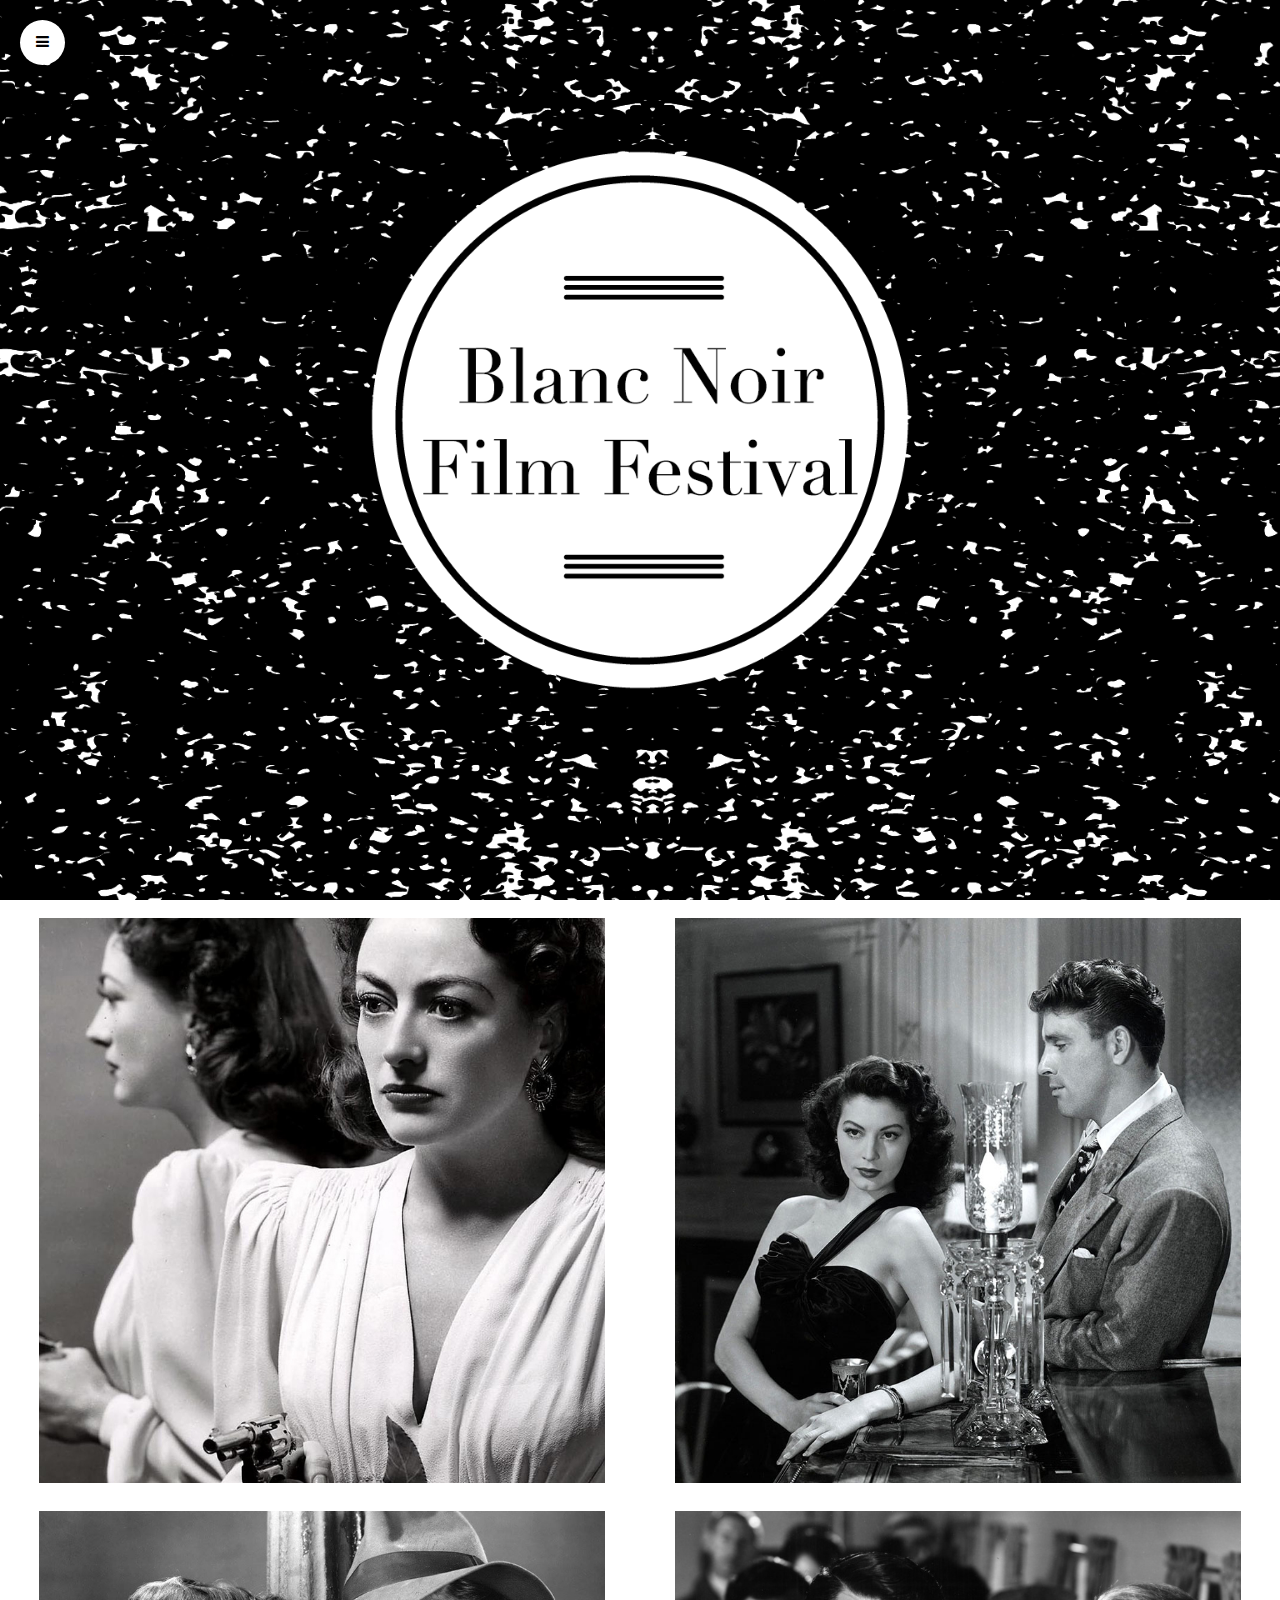
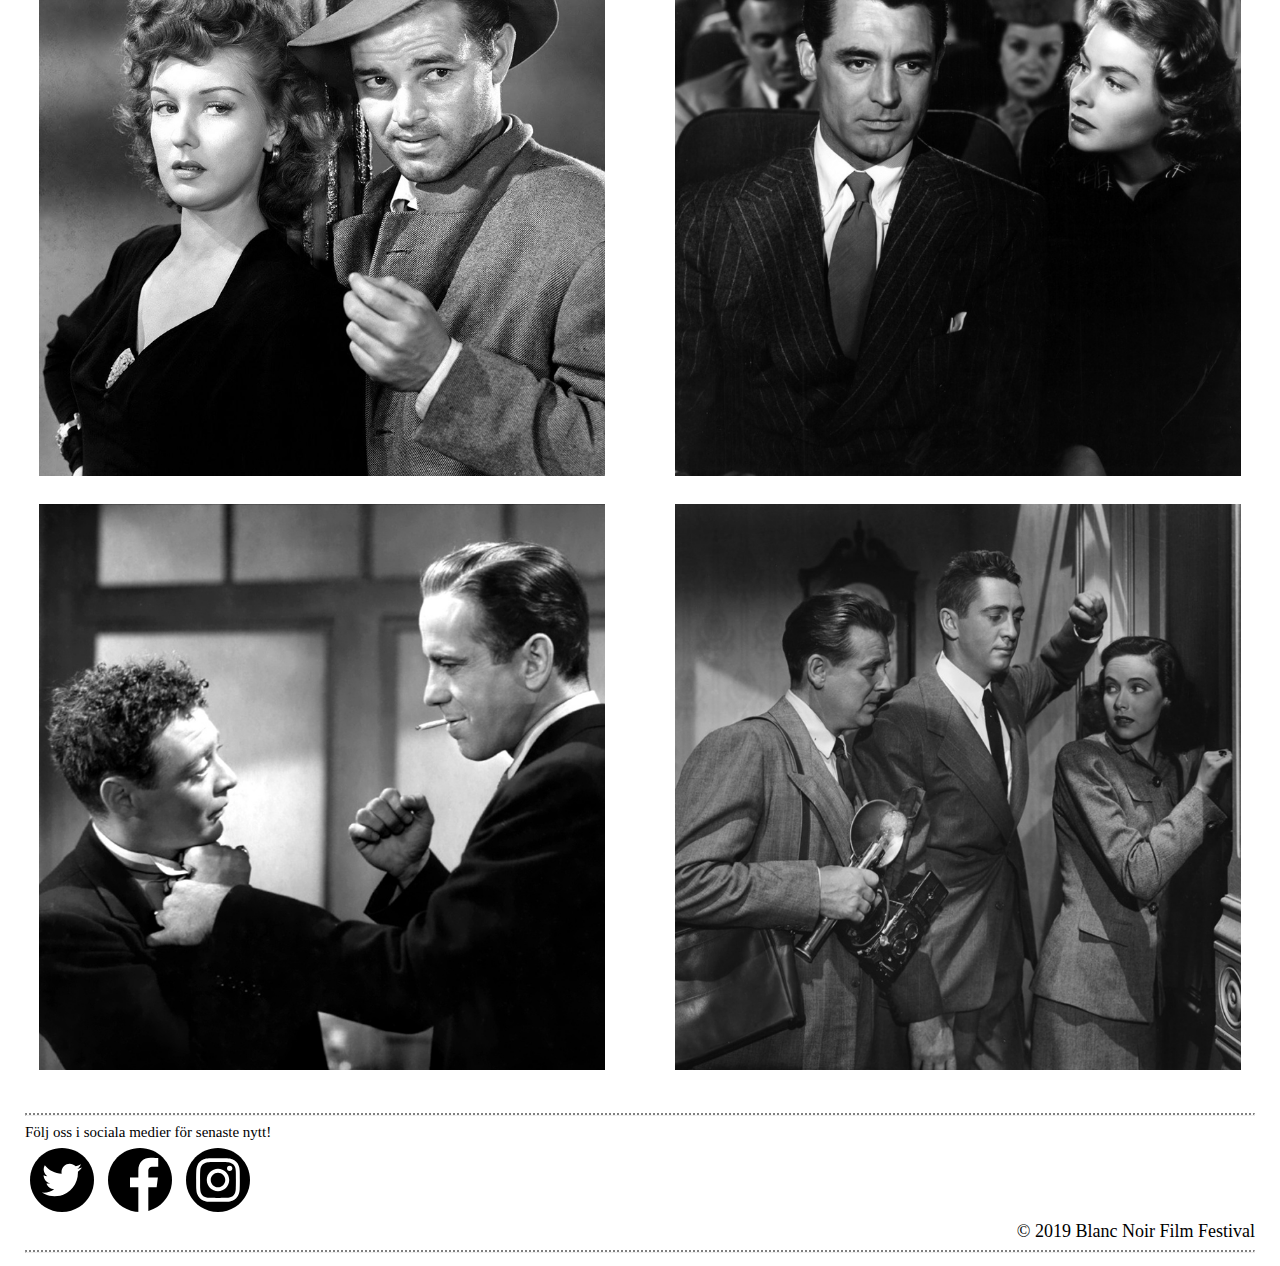
==== commit 9fea5cf3: "Lagt in hamburgermeny på alla sidor" ====
--- a/index.html
+++ b/index.html
@@ -10,7 +10,7 @@
 </head>
 <body>
     <header class="hero">
-            <a href="./index.html">
+            
             <div class="container">
             <!-- Hamburgemeny -->
             <div class="topnav">
@@ -18,18 +18,24 @@
                 <!-- Navigation links (hidden by default) -->
                 <div id="myLinks">
                     <!-- Undermeny -->
-                    <a href="./index.html">Hem</a>
-                    <a href="./program.html">Program</a>
-                    <a href="./contact.html">Kontakt</a>
-                    <div>Filmer
-                        <a href="./mildred.html">Mildred Pierce</a>
-                        <a href="./falcon">Falcon</a>
+                    <a id="menulink" href="./index.html">Hem</a>
+                    <a id="menulink" href="./program.html">Program</a>
+                    <a id="menulink" href="./contact.html">Kontakt</a>
+                    <div><h3>Filmer</h3>
+                        <a  id="menulink" href="./mildred.html">Mildred Pierce</a>
+                        <a  id="menulink" href="./killers.html">The Killers</a>
+                        <a  id="menulink" href="./detour.html">Detour</a>
+                        <a  id="menulink" href="./notorious.html">Notorious</a>
+                        <a  id="menulink" href="./maltese_falcon.html">The Maltese Falcon</a>
+                        <a  id="menulink" href="./shadow_of_a_doubt.html">Shadow of a Doubt</a>
+
                     </div>
                 </div>
             <!-- JS för att få fram undermenyn när användaren trycker på hamburgaren -->
             <a href="javascript:void(0);" class="icon" onclick="myFunction()">
                 <i class="fa fa-bars"></i>
-            </a>
+                <script src="navbar.js"></script>
+        
         </div>
         </a>
     </header>
@@ -92,15 +98,6 @@
     <p>&copy; 2019 Blanc Noir Film Festival</p>
     <hr>
 </footer>
-<script>
-    function myFunction() {
-      var x = document.getElementById("myLinks");
-      if (x.style.display === "block") {
-        x.style.display = "none";
-      } else {
-        x.style.display = "block";
-      }
-    }
-    </script>
+
 </body>
 </html>--- a/style.css
+++ b/style.css
@@ -47,6 +47,18 @@
     
 }
 
+.topnav #myLinks #menulink{
+    min-width: 14vw;
+    padding: 20px;
+    text-align: center;
+}
+
+.topnav #myLinks > div > h3{
+    background-color: white;
+    margin: 2px;
+    padding-left: 1vw;
+}
+
 /* Stylar navigations-länkarna */
 .topnav a {
     color: black;
@@ -62,6 +74,7 @@
     display: block;
     position: absolute;
     top: 0;
+    border-radius: 50%;
 }
 
 .topnav a:hover{
@@ -77,6 +90,7 @@
  #menu-icon{
     align-self: right;
  }
+ 
 
  /* Grundstruktur för main-segment */
  main{
